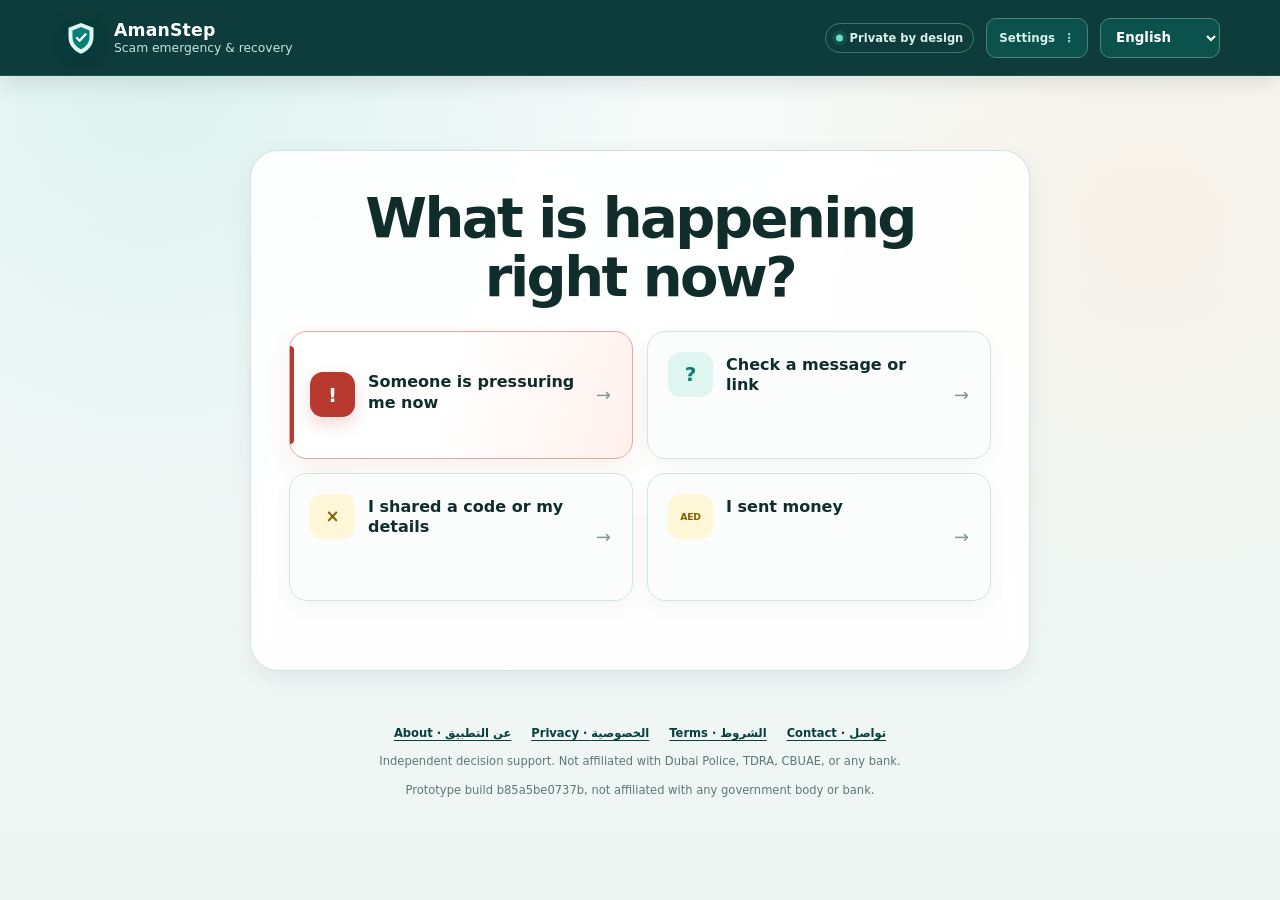
==== index.html @ 7bc3ee73 "build b85a5be0737b 2026-11-20" ====
<!doctype html>
<html lang="en">
  <head>
    <meta charset="utf-8" />
    <meta name="viewport" content="width=device-width, initial-scale=1" />
    <meta name="theme-color" content="#073b3a" />
    <meta name="description" content="The next safe action during a scam incident in the UAE" />
    <meta name="amanstep-runtime" content="static" />
    <meta name="referrer" content="no-referrer" />
    <meta http-equiv="Content-Security-Policy" content="default-src 'self'; style-src 'self'; script-src 'self' 'wasm-unsafe-eval'; img-src 'self' data:; connect-src 'self' https://huggingface.co https://*.huggingface.co https://*.hf.co https://*.xethub.hf.co https://raw.githubusercontent.com; object-src 'none'; base-uri 'none'; form-action 'self'" />
    <link rel="manifest" href="manifest.webmanifest" />
    <link rel="icon" href="icon.svg" type="image/svg+xml" />
    <link rel="stylesheet" href="styles.css?v=30" />
    <title>AmanStep — UAE Scam Emergency &amp; Recovery Agent</title>
  </head>
  <body>
    <a class="skip-link" href="#main-content" data-i18n="skipToContent">Skip to content</a>
    <header class="topbar">
      <a class="brand" href="./" aria-label="AmanStep home">
        <img src="icon.svg" alt="" width="42" height="42" />
        <div>
          <strong>AmanStep</strong>
          <span data-i18n="brandSubtitle">Scam emergency &amp; recovery</span>
        </div>
      </a>
      <div class="header-actions">
        <span class="privacy-chip" data-i18n="privateByDesign">Private by design</span>
        <details class="settings-menu">
          <summary data-i18n="settingsLabel">Settings</summary>
          <div class="settings-panel">
            <p id="private-ai-setting"><strong data-i18n="privateAILabel">Private AI:</strong> <span id="private-ai-status" role="status" aria-live="polite"></span></p>
          </div>
        </details>
        <label class="language">
          <span class="sr-only">Language</span>
          <select id="language" aria-label="Language">
            <option value="en">English</option>
            <option value="ar">العربية</option>
          </select>
        </label>
      </div>
    </header>

    <main id="main-content" tabindex="-1">
      <p id="guidance-status" class="guidance-status" role="status" aria-live="polite" hidden></p>
      <p id="connection-status" class="connection-status" role="status" aria-live="polite" hidden></p>
      <section id="home-view" class="home-view">
        <section id="resume-case" class="resume-case" aria-labelledby="resume-case-title" hidden>
          <div>
            <h2 id="resume-case-title" data-i18n="resumeTitle">Continue your safety plan</h2>
            <p data-i18n="resumeBody">A structured plan is saved on this device for up to four hours. The suspicious message is not saved.</p>
          </div>
          <button id="resume-case-button" type="button" class="primary" data-i18n="resumeAction">Continue plan</button>
        </section>
        <section class="journey-panel home-choice-panel" aria-labelledby="journey-heading">
          <h1 id="journey-heading" data-i18n="heroTitle">What is happening right now?</h1>
          <div class="journey-grid">
            <button class="journey-card urgent" data-situation="active_call" data-incident-type="unknown">
              <span class="journey-icon danger" aria-hidden="true">!</span>
              <span>
                <strong data-i18n="callTitle">Someone is pressuring me now</strong>
              </span>
              <span class="arrow" aria-hidden="true">→</span>
            </button>
            <button class="journey-card" data-situation="checking" data-incident-type="unknown">
              <span class="journey-icon calm" aria-hidden="true">?</span>
              <span>
                <strong data-i18n="checkingTitle">Check a message or link</strong>
              </span>
              <span class="arrow" aria-hidden="true">→</span>
            </button>
            <button class="journey-card" data-situation="shared_data" data-incident-type="credentials_or_otp">
              <span class="journey-icon warning" aria-hidden="true">×</span>
              <span>
                <strong data-i18n="sharedTitle">I shared a code or my details</strong>
              </span>
              <span class="arrow" aria-hidden="true">→</span>
            </button>
            <button class="journey-card" data-situation="money_sent" data-incident-type="bank_transfer">
              <span class="journey-icon warning money" aria-hidden="true">AED</span>
              <span>
                <strong data-i18n="moneyTitle">I sent money</strong>
              </span>
              <span class="arrow" aria-hidden="true">→</span>
            </button>
          </div>
          <p id="home-status" class="status" role="status" aria-live="polite"></p>
        </section>
      </section>

      <section id="case-view" class="case-view" hidden>
        <button id="back-home" class="text-button" data-i18n="startOver">← Start over</button>
        <div class="case-shell">
          <header class="case-header">
            <div>
              <p class="eyebrow" data-i18n="privateCase">Private, temporary case</p>
              <h1 data-i18n="caseTitle">Your safety plan</h1>
            </div>
            <span id="stage-badge" class="stage-badge"></span>
          </header>

          <ol id="case-progress" class="case-progress" data-i18n-aria-label="caseProgressLabel" aria-label="Case progress">
            <li data-case-step="0"><span>1</span><strong data-i18n="progressPause">Pause pressure</strong></li>
            <li data-case-step="1"><span>2</span><strong data-i18n="progressProtect">Protect access</strong></li>
            <li data-case-step="2"><span>3</span><strong data-i18n="progressRecover">Recover</strong></li>
            <li data-case-step="3"><span>4</span><strong data-i18n="progressFollow">Follow up</strong></li>
          </ol>

          <section id="next-action" class="next-action" aria-live="polite"></section>

          <section id="analysis-section" class="flow-section analysis-section" data-section="01" hidden>
            <div class="section-heading">
              <h2 data-i18n="checkHeading">Check the suspicious content</h2>
              <p data-i18n="checkPrivacy">Paste or share text. Links are parsed as text only and are never visited.</p>
            </div>
            <form id="analysis-form">
              <label for="message" data-i18n="messageLabel">Message or link</label>
              <textarea id="message" rows="7" maxlength="20000" required data-i18n-placeholder="messagePlaceholder" placeholder="Paste the full suspicious message"></textarea>
              <button type="submit" class="primary" data-i18n="analyseButton">Analyse without opening</button>
            </form>
            <div id="analysis-status" class="status" role="status" aria-live="polite"></div>
            <section id="action-feed" class="action-feed" aria-labelledby="action-feed-title" hidden></section>
            <div id="analysis-result" class="analysis-result" hidden></div>
          </section>

          <section id="ask-section" class="flow-section ask-section" aria-labelledby="ask-heading" hidden>
            <div class="section-heading">
              <h2 id="ask-heading" data-i18n="askHeading">Ask AmanStep</h2>
              <p data-i18n="askBody">Tell AmanStep what happened, in your own words. Nothing is sent until you see the exact text and tap Send.</p>
            </div>
            <div id="ask-panel" class="ask-panel" aria-live="polite"></div>
          </section>

          <section id="intake-section" class="flow-section intake-section" data-section="02" hidden>
            <div class="section-heading inline-heading">
              <div>
                <h2 data-i18n="intakeHeading">A few recovery details</h2>
                <p data-i18n="intakeBody">One question at a time. The urgent action above never waits for these details.</p>
              </div>
              <span id="intake-progress" class="progress-label"></span>
            </div>
            <div id="intake-question" class="intake-question" aria-live="polite"></div>
            <p id="intake-status" class="status" role="status" aria-live="polite"></p>
          </section>

          <section id="task-section" class="flow-section task-section" data-section="03">
            <div class="section-heading inline-heading">
              <div>
                <h2 data-i18n="planHeading">Your ordered plan</h2>
                <p data-i18n="planBody">Mark a step only after you actually complete it.</p>
              </div>
              <span id="task-progress" class="progress-label"></span>
            </div>
            <div id="task-list" class="task-list"></div>
          </section>

          <section id="directory-section" class="flow-section directory-section" data-section="04">
            <div class="section-heading">
              <h2 data-i18n="directoryHeading">Verify through a route independent of the message</h2>
              <p data-i18n="directoryBody">These routes were manually reviewed. Choose the organisation that actually applies to your case.</p>
            </div>
            <div id="directory-list" class="directory-list"></div>
          </section>

          <section id="change-section" class="flow-section change-section" data-section="05">
            <div class="section-heading">
              <h2 data-i18n="changedHeading">Did the situation change?</h2>
              <p data-i18n="changedBody">Tell AmanStep so the next action can change too.</p>
            </div>
            <div id="event-actions" class="event-actions"></div>
          </section>

          <section id="trusted-section" class="flow-section trusted-section" data-section="06">
            <div class="section-heading">
              <h2 data-i18n="trustedHeading">Trusted contact</h2>
              <p data-i18n="trustedBody">This is not monitoring. Your contact cannot read your messages or location. They receive only a status alert you explicitly send.</p>
            </div>
            <div id="trusted-owner-state" class="trusted-panel">
              <p data-i18n="coercionStop">If someone is forcing you to pair, stop here. You can remove either device without the other person’s permission.</p>
              <label class="consent-check"><input id="pairing-consent" type="checkbox" /> <span data-i18n="pairingConsent">I chose this person freely. No one is pressuring me to add them.</span></label>
              <button id="create-pairing" type="button" class="secondary" data-i18n="createPairing" disabled>Create a private pairing code</button>
              <p id="trusted-owner-status" class="status" role="status" aria-live="polite"></p>
            </div>
          </section>

          <section id="evidence-section" class="flow-section evidence-section" data-section="07" hidden>
            <div class="section-heading">
              <h2 data-i18n="evidenceHeading">Prepare a factual evidence draft</h2>
              <p data-i18n="evidenceBody">Do not enter passwords or security codes. Nothing is submitted automatically.</p>
            </div>
            <form id="evidence-form" class="evidence-form">
              <label><span data-i18n="amountLabel">Amount and currency</span><input id="evidence-amount" maxlength="80" placeholder="AED 500" /></label>
              <label><span data-i18n="referenceLabel">Transaction reference</span><input id="evidence-reference" maxlength="120" /></label>
              <label class="wide"><span data-i18n="summaryLabel">Brief factual summary</span><textarea id="evidence-summary" rows="4" maxlength="1000"></textarea></label>
              <button type="submit" class="secondary" data-i18n="downloadDraft">Create review draft</button>
            </form>
            <p id="evidence-status" class="status" role="status" aria-live="polite"></p>
            <div id="evidence-output" class="evidence-output" hidden>
              <article class="report-draft-card">
                <h3 data-i18n="bankDraftHeading">Bank fraud-dispute draft</h3>
                <pre id="bank-draft-preview" tabindex="0"></pre>
                <button id="copy-bank-draft" type="button" class="secondary small" data-i18n="copyBankDraft">Copy bank draft</button>
              </article>
              <article class="report-draft-card">
                <h3 data-i18n="ecrimeDraftHeading">eCrime-ready incident summary</h3>
                <pre id="ecrime-draft-preview" tabindex="0"></pre>
                <button id="copy-ecrime-draft" type="button" class="secondary small" data-i18n="copyEcrimeDraft">Copy eCrime summary</button>
              </article>
              <details class="full-evidence-pack">
                <summary data-i18n="fullEvidencePack">View full evidence JSON</summary>
                <pre id="evidence-preview" tabindex="0"></pre>
              </details>
              <div class="evidence-actions">
                <button id="copy-evidence" type="button" class="secondary" data-i18n="copyDraft">Copy draft</button>
                <a id="evidence-download-link" class="primary download-link" href="#" download data-i18n="downloadNow">Download JSON</a>
              </div>
            </div>
          </section>

          <section id="followup-section" class="flow-section followup-section" data-section="08" hidden>
            <div class="section-heading">
              <h2 data-i18n="followupHeading">Keep recovery moving</h2>
              <p data-i18n="followupBody">Choose only the reminders you want on this device.</p>
            </div>
            <div class="followup-controls">
              <button id="enable-followups" type="button" class="primary" data-i18n="enableFollowups">Enable local reminders</button>
              <button id="disable-followups" type="button" class="secondary" data-i18n="disableFollowups" hidden>Turn off and clear reminders</button>
            </div>
            <p class="followup-limit" data-i18n="followupLimit">System alerts work while the app is active. If the browser closes, overdue reminders appear the next time AmanStep opens. Reliable closed-app delivery still requires Web Push.</p>
            <p id="followup-status" class="status" role="status" aria-live="polite"></p>
            <div id="followup-list" class="followup-list"></div>
          </section>

          <div class="case-privacy">
            <strong data-i18n="casePrivacyTitle">What AmanStep stores for this prototype</strong>
            <p data-i18n="casePrivacyBody">Structured case tasks stay on this device for up to four hours; the raw message is never added. Optional follow-ups store only a closed reminder kind, task id and time until dismissed or turned off. Nothing is reported or sent automatically.</p>
          </div>
        </div>
      </section>

      <section id="emergency-view" class="emergency-view" aria-labelledby="emergency-sentence" hidden>
        <h1 id="emergency-sentence" data-i18n="emergencySentence">Say: “I’m ending this call. I will contact the organisation myself.”</h1>
        <div id="emergency-countdown" class="emergency-countdown" role="timer" aria-live="polite"><span id="emergency-count">3</span></div>
        <div class="emergency-actions">
          <button id="emergency-hang" type="button" data-i18n="emergencyHang">Hang up &amp; verify</button>
          <button id="emergency-bank" type="button" data-i18n="emergencyBank">Call my bank (card number route)</button>
          <button id="emergency-trusted" type="button" data-i18n="emergencyTrusted">Tell my trusted contact</button>
        </div>
      </section>

      <section id="trusted-contact-view" class="trusted-contact-view" hidden>
        <a href="./" class="text-button" data-i18n="backAmanStep">← Back to AmanStep</a>
        <div class="contact-shell">
          <p class="eyebrow" data-i18n="demoInbox">Trusted contact demo inbox</p>
          <h1 data-i18n="claimTitle">Accept a trusted-contact invitation</h1>
          <p data-i18n="claimBody">Enter the code your family member gave you. Claiming does not activate alerts until they confirm you again.</p>
          <form id="claim-form" class="claim-form">
            <label><span data-i18n="inviteLabel">8-character invite code</span><input id="invite-code" maxlength="8" autocomplete="off" required /></label>
            <label><span data-i18n="aliasLabel">How they identify you</span><input id="contact-alias" maxlength="40" placeholder="My daughter" required /></label>
            <label class="consent-check"><input id="contact-consent" type="checkbox" required /> <span data-i18n="contactConsent">I freely choose to accept. This does not let anyone monitor a phone, messages, or location.</span></label>
            <button type="submit" class="primary" data-i18n="acceptInvite">Accept invitation</button>
          </form>
          <p id="claim-status" class="status" role="status" aria-live="polite"></p>
          <div id="contact-inbox" hidden>
            <div class="inbox-heading">
              <h2 data-i18n="inboxHeading">Your private inbox</h2>
              <div class="trusted-actions">
                <button id="refresh-inbox" type="button" class="secondary small" data-i18n="refreshInbox">Refresh</button>
                <button id="remove-contact-device" type="button" class="secondary small" data-i18n="removeThisDevice">Remove this device and revoke access</button>
              </div>
            </div>
            <div id="inbox-alerts" class="inbox-alerts"></div>
          </div>
        </div>
      </section>
    </main>

    <footer class="site-footer">
      <nav class="footer-nav" aria-label="Trust and contact">
        <a href="about.html" data-i18n="aboutLink">About · عن التطبيق</a>
        <a href="privacy.html" data-i18n="privacyLink">Privacy · الخصوصية</a>
        <a href="terms.html" data-i18n="termsLink">Terms · الشروط</a>
        <a href="contact.html" data-i18n="contactLink">Contact · تواصل</a>
      </nav>
      <p data-i18n="footer">Independent decision support. Not affiliated with Dubai Police, TDRA, CBUAE, or any bank.</p>
      <p class="build-stamp">Prototype build b85a5be0737b, not affiliated with any government body or bank.</p>
    </footer>
    <template id="shared-payload"></template>
    <dialog id="money-dialog" class="choice-dialog">
      <form method="dialog">
        <button class="dialog-close" value="cancel" aria-label="Close">×</button>
        <h2 data-i18n="moneyDialogTitle">How did the money move?</h2>
        <p data-i18n="moneyDialogBody">This changes the first recovery action.</p>
        <button type="button" class="choice-button" data-payment-type="bank_transfer" data-i18n="bankTransferChoice">Bank transfer</button>
        <button type="button" class="choice-button" data-payment-type="card_payment" data-i18n="cardChoice">Card payment or card charged</button>
        <button type="button" class="choice-button" data-payment-type="crypto_transfer" data-i18n="cryptoChoice">Crypto transfer</button>
        <button type="button" class="choice-button" data-payment-type="gift_card" data-i18n="giftCardChoice">Gift card or voucher code</button>
      </form>
    </dialog>
    <dialog id="exposure-dialog" class="choice-dialog">
      <form method="dialog">
        <button class="dialog-close" value="cancel" aria-label="Close">×</button>
        <h2 data-i18n="exposureDialogTitle">What was exposed?</h2>
        <p data-i18n="exposureDialogBody">Choose the closest option so containment starts correctly.</p>
        <button type="button" class="choice-button" data-exposure-type="credentials_or_otp" data-intake-exposure="otp_or_code" data-i18n="credentialsChoice">Password, OTP, card detail, or UAE Pass approval</button>
        <button type="button" class="choice-button" data-exposure-type="credentials_or_otp" data-intake-exposure="app_approval" data-i18n="approvalChoice">I approved a bank-app or UAE Pass request</button>
        <button type="button" class="choice-button" data-exposure-type="apk_installed" data-intake-exposure="remote_access" data-i18n="remoteChoice">Screen share or remote access</button>
        <button type="button" class="choice-button" data-exposure-type="apk_installed" data-intake-exposure="unknown_app" data-i18n="appChoice">Unknown app or APK</button>
      </form>
    </dialog>
    <script src="runtime-policies.js" defer></script>
    <script src="engine/paths.js?v=1" defer></script>
    <script src="engine/bundle.js?v=3" defer></script>
    <script src="engine/risk.js?v=1" defer></script>
    <script src="engine/case.js?v=2" defer></script>
    <script src="engine/safety.js?v=1" defer></script>
    <script src="engine/agent.js?v=1" defer></script>
    <script src="engine/trace.js?v=1" defer></script>
    <script src="engine/action-feed.js?v=4" defer></script>
    <script src="engine/trust-map.js?v=1" defer></script>
    <script src="engine/intake.js?v=1" defer></script>
    <script src="engine/qwen.js?v=2" defer></script>
    <script src="engine/redact.js?v=1" defer></script>
    <script src="engine/ask.js?v=1" defer></script>
    <script src="engine/trusted-store.js?v=1" defer></script>
    <script src="engine/followups.js?v=1" defer></script>
    <script src="app.js?v=36" defer></script>
  </body>
</html>
---- styles.css ----
:root {
  color-scheme: light;
  font-family: Inter, "Noto Sans Arabic", ui-sans-serif, system-ui, -apple-system, BlinkMacSystemFont, "Segoe UI", sans-serif;
  --ink: #102d2b;
  --ink-soft: #284744;
  --muted: #607875;
  --deep: #063f3b;
  --deep-2: #08564f;
  --teal: #087f75;
  --teal-bright: #12a294;
  --mint: #dff6f0;
  --mint-soft: #f0faf7;
  --line: #d4e4e0;
  --line-strong: #aac8c2;
  --surface: #ffffff;
  --canvas: #edf5f3;
  --danger: #b83a2f;
  --danger-dark: #922a22;
  --danger-bg: #fff0ed;
  --warning: #856000;
  --warning-bg: #fff7d8;
  --blue: #25647b;
  --blue-bg: #eef8fb;
  --shadow-sm: 0 8px 24px rgba(6, 63, 59, .07);
  --shadow: 0 26px 70px rgba(6, 63, 59, .13);
  --radius-sm: 12px;
  --radius: 20px;
  --radius-lg: 28px;
}

* { box-sizing: border-box; }
html { scroll-behavior: smooth; }
[hidden] { display: none !important; }
body {
  margin: 0;
  min-height: 100vh;
  color: var(--ink);
  background:
    radial-gradient(circle at 12% 5%, rgba(104, 205, 188, .18), transparent 31rem),
    radial-gradient(circle at 90% 24%, rgba(255, 210, 169, .2), transparent 26rem),
    linear-gradient(180deg, #f7fbfa 0, var(--canvas) 58rem, #f7faf9 100%);
}
button, textarea, select, input { font: inherit; }
button { cursor: pointer; }
button:disabled { cursor: not-allowed; opacity: .58; box-shadow: none !important; transform: none !important; }
a { color: var(--teal); }
body.emergency-open { overflow: hidden; }
.emergency-view {
  position: fixed;
  z-index: 300;
  inset: 0;
  display: grid;
  align-content: center;
  justify-items: center;
  gap: 28px;
  padding: max(28px, env(safe-area-inset-top)) 22px max(28px, env(safe-area-inset-bottom));
  color: white;
  text-align: center;
  background: linear-gradient(155deg, #9f211b, #c53b30 55%, #8d1815);
}
.emergency-view h1 { max-width: 760px; margin: 0; font-size: 28px; line-height: 1.35; }
.emergency-countdown {
  width: 92px;
  height: 92px;
  display: grid;
  place-items: center;
  border: 7px solid rgba(255, 255, 255, .25);
  border-top-color: white;
  border-radius: 50%;
  font-size: 2rem;
  font-weight: 950;
}
.emergency-countdown.is-running { animation: emergency-ring 3s linear both; }
.emergency-actions { width: min(520px, 100%); display: grid; gap: 12px; }
.emergency-actions button {
  min-height: 58px;
  padding: 14px 18px;
  color: #67120f;
  background: white;
  border: 0;
  border-radius: 14px;
  box-shadow: 0 10px 28px rgba(62, 4, 2, .25);
  font-weight: 900;
}
.emergency-actions button:focus-visible { outline: 4px solid #ffe28d; outline-offset: 3px; }
@keyframes emergency-ring { to { transform: rotate(360deg); } }
@media (prefers-reduced-motion: reduce) { .emergency-countdown.is-running { animation: none; } }
.sr-only {
  position: absolute;
  width: 1px;
  height: 1px;
  padding: 0;
  margin: -1px;
  overflow: hidden;
  clip: rect(0, 0, 0, 0);
  white-space: nowrap;
  border: 0;
}
.skip-link {
  position: fixed;
  z-index: 100;
  inset-block-start: 10px;
  inset-inline-start: 10px;
  transform: translateY(-160%);
  padding: 10px 14px;
  color: white;
  background: var(--deep);
  border-radius: 9px;
  font-weight: 800;
  text-decoration: none;
}
.skip-link:focus { transform: translateY(0); }

.topbar {
  position: sticky;
  z-index: 20;
  top: 0;
  min-height: 76px;
  display: flex;
  align-items: center;
  justify-content: space-between;
  gap: 20px;
  padding: 13px max(22px, calc((100vw - 1160px) / 2));
  color: white;
  background: rgba(5, 53, 50, .96);
  border-bottom: 1px solid rgba(210, 247, 238, .12);
  box-shadow: 0 6px 24px rgba(4, 44, 41, .12);
  backdrop-filter: blur(16px);
}
.brand { display: flex; align-items: center; gap: 12px; color: white; text-decoration: none; }
.brand img { border-radius: 13px; box-shadow: 0 5px 15px rgba(0, 0, 0, .16); }
.brand div { display: grid; gap: 1px; }
.brand strong { font-size: 1.08rem; letter-spacing: .01em; }
.brand span { color: #c3e4de; font-size: .77rem; }
.header-actions { display: flex; align-items: center; gap: 12px; }
.privacy-chip {
  position: relative;
  padding: 7px 10px 7px 24px;
  border: 1px solid #3f7872;
  border-radius: 999px;
  color: #d7f0eb;
  font-size: .72rem;
  font-weight: 800;
}
.privacy-chip::before {
  content: "";
  position: absolute;
  inset-inline-start: 10px;
  top: 50%;
  width: 7px;
  height: 7px;
  transform: translateY(-50%);
  background: #68ddca;
  border-radius: 50%;
  box-shadow: 0 0 0 4px rgba(104, 221, 202, .1);
}
.settings-menu { position: relative; }
.settings-menu > summary { min-height: 40px; display: flex; align-items: center; padding: 0 12px; color: #d7f0eb; background: #0b514c; border: 1px solid #4f817d; border-radius: 10px; font-size: .74rem; font-weight: 800; list-style: none; cursor: pointer; }
.settings-menu > summary::-webkit-details-marker { display: none; }
.settings-menu > summary::after { content: "⋮"; margin-inline-start: 8px; color: #9fd5cc; }
.settings-panel { position: absolute; z-index: 40; top: calc(100% + 9px); inset-inline-end: 0; width: min(290px, calc(100vw - 24px)); padding: 14px 16px; color: var(--ink); background: white; border: 1px solid var(--line); border-radius: 13px; box-shadow: var(--shadow); }
.settings-panel p { margin: 0; font-size: .78rem; line-height: 1.5; }
.settings-panel strong { color: var(--deep); }
#private-ai-status { color: var(--muted); }
.language select {
  min-height: 40px;
  padding: 0 31px 0 11px;
  color: white;
  background: #0b514c;
  border: 1px solid #4f817d;
  border-radius: 10px;
  font-weight: 700;
}
[dir="rtl"] .language select { padding: 0 11px 0 31px; }

main { width: min(1160px, calc(100% - 32px)); margin: 0 auto; }
.guidance-status {
  margin: 18px 0 0;
  padding: 12px 15px;
  color: var(--warning);
  background: var(--warning-bg);
  border: 1px solid #dfc979;
  border-radius: var(--radius-sm);
  font-size: .82rem;
  font-weight: 800;
}
.connection-status {
  margin: 12px 0 0;
  padding: 12px 15px;
  color: #234f5c;
  background: var(--blue-bg);
  border: 1px solid #a8cad5;
  border-radius: var(--radius-sm);
  font-size: .82rem;
  font-weight: 800;
}
.home-view { padding: clamp(36px, 6vw, 74px) 0 42px; }
.resume-case {
  display: flex;
  align-items: center;
  justify-content: space-between;
  gap: 22px;
  margin: 0 0 28px;
  padding: 20px 22px;
  color: var(--deep);
  background: linear-gradient(135deg, #e6f8f4, #f7fcfb);
  border: 1px solid #a9d8cf;
  border-radius: 17px;
  box-shadow: var(--shadow-sm);
}
.resume-case[hidden] { display: none; }
.resume-case h2 { margin: 0 0 4px; font-size: 1.05rem; }
.resume-case p { margin: 0; color: var(--muted); font-size: .82rem; line-height: 1.5; }
.resume-case .primary { flex: 0 0 auto; }
.home-intro {
  display: grid;
  grid-template-columns: minmax(0, 1.08fr) minmax(340px, .82fr);
  align-items: center;
  gap: clamp(30px, 6vw, 78px);
  margin-bottom: clamp(34px, 6vw, 60px);
}
.hero { max-width: 690px; }
.eyebrow {
  margin: 0 0 9px;
  color: var(--teal);
  font-size: .72rem;
  font-weight: 900;
  letter-spacing: .15em;
  text-transform: uppercase;
}
.hero h1 {
  max-width: 690px;
  margin: 0 0 18px;
  font-size: clamp(2.75rem, 6vw, 5rem);
  line-height: .98;
  letter-spacing: -.055em;
}
[dir="rtl"] .hero h1 { letter-spacing: -.025em; line-height: 1.08; }
.hero > p:not(.eyebrow) {
  max-width: 620px;
  margin: 0;
  color: var(--muted);
  font-size: 1.06rem;
  line-height: 1.7;
}
.trust-row { display: flex; flex-wrap: wrap; gap: 8px; margin-top: 24px; }
.trust-row span {
  padding: 7px 10px;
  color: #365d58;
  background: rgba(255, 255, 255, .74);
  border: 1px solid #d9e8e4;
  border-radius: 999px;
  font-size: .7rem;
  font-weight: 800;
  box-shadow: 0 3px 10px rgba(6, 63, 59, .03);
}
.trust-row span::before { content: "✓"; margin-inline-end: 5px; color: var(--teal); }

.agent-preview {
  position: relative;
  overflow: hidden;
  padding: 24px;
  color: white;
  background:
    radial-gradient(circle at 92% 4%, rgba(66, 196, 177, .28), transparent 14rem),
    linear-gradient(145deg, #063f3b, #052f2d);
  border: 1px solid rgba(166, 235, 223, .18);
  border-radius: var(--radius-lg);
  box-shadow: var(--shadow);
}
.agent-preview::after {
  content: "";
  position: absolute;
  right: -42px;
  bottom: -80px;
  width: 190px;
  height: 190px;
  border: 1px solid rgba(187, 237, 228, .14);
  border-radius: 50%;
  box-shadow: 0 0 0 28px rgba(187, 237, 228, .035), 0 0 0 58px rgba(187, 237, 228, .025);
  pointer-events: none;
}
.agent-preview-head { position: relative; z-index: 1; display: flex; align-items: center; gap: 8px; color: #c7e8e2; font-size: .73rem; font-weight: 800; }
.live-dot { width: 8px; height: 8px; background: #69dfca; border-radius: 50%; box-shadow: 0 0 0 5px rgba(105, 223, 202, .1); }
.agent-tag { margin-inline-start: auto; padding: 5px 8px; color: #dff8f3; background: rgba(222, 248, 242, .09); border: 1px solid rgba(222, 248, 242, .14); border-radius: 999px; font-size: .63rem; }
.agent-preview ol { position: relative; z-index: 1; display: grid; gap: 0; margin: 21px 0 18px; padding: 0; list-style: none; }
.agent-preview li { position: relative; display: grid; grid-template-columns: 39px 1fr; gap: 12px; min-height: 68px; }
.agent-preview li:not(:last-child)::after { content: ""; position: absolute; inset-inline-start: 18px; top: 37px; width: 1px; height: 27px; background: #39736d; }
.agent-preview li > span { width: 37px; height: 37px; display: grid; place-items: center; color: #7ee1d0; background: rgba(126, 225, 208, .09); border: 1px solid #39736d; border-radius: 11px; font: 800 .67rem/1 ui-monospace, monospace; }
.agent-preview li div { display: grid; align-content: start; gap: 3px; padding-top: 1px; }
.agent-preview li strong { font-size: .92rem; }
.agent-preview li small { color: #a9cbc5; font-size: .74rem; line-height: 1.45; }
.agent-preview > p { position: relative; z-index: 1; margin: 0; padding-top: 15px; color: #b9d8d2; border-top: 1px solid rgba(185, 216, 210, .15); font-size: .72rem; font-weight: 750; }
.agent-preview > p span:first-child { display: inline-grid; place-items: center; width: 20px; height: 20px; margin-inline-end: 6px; color: var(--deep); background: #77dbc9; border-radius: 50%; }

.journey-panel { padding: clamp(22px, 4vw, 38px); background: rgba(255, 255, 255, .88); border: 1px solid rgba(205, 225, 220, .88); border-radius: var(--radius-lg); box-shadow: var(--shadow-sm); backdrop-filter: blur(12px); }
.home-choice-panel { width: min(780px, 100%); margin: 0 auto; }
.home-choice-panel > h1 { max-width: 680px; margin: 0 auto 24px; font-size: clamp(2rem, 5vw, 3.5rem); line-height: 1.05; letter-spacing: -.045em; text-align: center; }
[dir="rtl"] .home-choice-panel > h1 { letter-spacing: -.02em; line-height: 1.15; }
.journey-heading { display: flex; align-items: end; justify-content: space-between; gap: 28px; margin-bottom: 21px; }
.journey-heading h2 { margin: 0; font-size: clamp(1.55rem, 3vw, 2.2rem); letter-spacing: -.025em; }
.journey-heading > p { max-width: 350px; margin: 0; color: var(--muted); font-size: .82rem; line-height: 1.5; text-align: end; }
.journey-grid { display: grid; grid-template-columns: repeat(2, minmax(0, 1fr)); gap: 14px; }
.journey-card {
  position: relative;
  min-height: 128px;
  display: grid;
  grid-template-columns: 45px 1fr 16px;
  align-items: start;
  gap: 13px;
  padding: 20px;
  color: var(--ink);
  text-align: start;
  background: #fbfdfc;
  border: 1px solid var(--line);
  border-radius: 18px;
  box-shadow: 0 7px 20px rgba(6, 63, 59, .04);
  transition: transform .18s ease, box-shadow .18s ease, border-color .18s ease, background .18s ease;
}
.journey-card:hover { transform: translateY(-3px); border-color: #85b9b0; background: white; box-shadow: 0 16px 32px rgba(6, 63, 59, .1); }
.journey-card:active { transform: translateY(-1px); }
.journey-card.urgent {
  min-height: 128px;
  align-items: center;
  background: linear-gradient(105deg, #fff 45%, #fff1ed);
  border: 1px solid #e5a69f;
  box-shadow: 0 10px 27px rgba(184, 58, 47, .07);
}
.journey-card.urgent::after { content: ""; position: absolute; inset-block: 14px; inset-inline-start: 0; width: 4px; background: var(--danger); border-radius: 0 5px 5px 0; }
[dir="rtl"] .journey-card.urgent::after { border-radius: 5px 0 0 5px; }
.journey-card > span:nth-child(2) { min-width: 0; }
.journey-card strong { display: block; margin: 3px 0 7px; font-size: 1rem; line-height: 1.3; }
.journey-card small:not(.journey-kicker) { display: block; color: var(--muted); font-size: .78rem; line-height: 1.5; }
.journey-kicker { display: block; color: var(--teal); font-size: .61rem; font-weight: 900; letter-spacing: .1em; text-transform: uppercase; }
.urgent .journey-kicker { color: var(--danger); }
.journey-icon { width: 45px; height: 45px; display: grid; place-items: center; border-radius: 13px; font-weight: 900; }
.journey-icon.calm { color: var(--teal); background: var(--mint); font-size: 1.25rem; }
.journey-icon.danger { color: white; background: var(--danger); box-shadow: 0 7px 17px rgba(184, 58, 47, .2); font-size: 1.25rem; }
.journey-icon.warning { color: var(--warning); background: var(--warning-bg); font-size: 1.05rem; }
.journey-icon.money { font-size: .58rem; letter-spacing: -.03em; }
.arrow { align-self: center; color: #829692; font-size: 1.12rem; transition: transform .18s ease; }
.journey-card:hover .arrow { transform: translateX(3px); color: var(--teal); }
[dir="rtl"] .journey-card:hover .arrow { transform: rotate(180deg) translateX(3px); }
#home-status { margin: 13px 0 -4px; text-align: center; }
.status { min-height: 22px; color: var(--muted); font-size: .86rem; }
.boundary-note { max-width: 820px; display: flex; align-items: center; justify-content: center; gap: 12px; margin: 22px auto 0; color: var(--muted); font-size: .77rem; }
.boundary-icon { width: 42px; height: 42px; flex: 0 0 auto; display: grid; place-items: center; color: var(--danger); background: var(--danger-bg); border: 1px solid #f0c1bb; border-radius: 12px; font-size: .68rem; font-weight: 900; }
.boundary-note div { display: grid; gap: 2px; }
.boundary-note strong { color: var(--ink); }

.case-view { max-width: 1060px; margin: 0 auto; padding: 26px 0 50px; }
.text-button { min-height: 44px; padding: 9px 2px; color: var(--teal); background: none; border: 0; font-weight: 800; }
.case-shell { overflow: hidden; background: var(--surface); border: 1px solid var(--line); border-radius: var(--radius-lg); box-shadow: var(--shadow); }
.case-header { display: flex; align-items: center; justify-content: space-between; gap: 18px; padding: 26px clamp(22px, 5vw, 50px) 22px; background: linear-gradient(180deg, #fff, #fbfdfc); }
.case-header h1 { margin: 0; font-size: clamp(1.75rem, 4vw, 2.55rem); letter-spacing: -.03em; }
.stage-badge { position: relative; padding: 8px 12px 8px 27px; color: var(--deep); background: var(--mint); border: 1px solid #bde2da; border-radius: 999px; font-size: .74rem; font-weight: 900; white-space: nowrap; }
.stage-badge::before { content: ""; position: absolute; inset-inline-start: 11px; top: 50%; width: 7px; height: 7px; transform: translateY(-50%); background: var(--teal); border-radius: 50%; }
[dir="rtl"] .stage-badge { padding: 8px 27px 8px 12px; }
.stage-active, .stage-paid { color: var(--danger-dark); background: var(--danger-bg); border-color: #efc0ba; }
.stage-active::before, .stage-paid::before { background: var(--danger); }
.stage-compromised { color: var(--warning); background: var(--warning-bg); border-color: #ebda9f; }
.stage-compromised::before { background: var(--warning); }
.stage-closed { color: var(--muted); background: #edf2f1; border-color: #d6e0de; }
.stage-closed::before { background: var(--muted); }

.case-progress { display: grid; grid-template-columns: repeat(4, 1fr); margin: 0; padding: 0 clamp(22px, 5vw, 50px) 24px; background: #fbfdfc; border-bottom: 1px solid var(--line); list-style: none; }
.case-progress li { position: relative; display: flex; align-items: center; gap: 8px; color: #849895; font-size: .68rem; font-weight: 800; }
.case-progress li:not(:last-child)::after { content: ""; position: absolute; z-index: 0; inset-inline-start: 28px; inset-inline-end: 4px; top: 12px; height: 1px; background: #d5e1df; }
.case-progress li > span { position: relative; z-index: 1; width: 25px; height: 25px; flex: 0 0 auto; display: grid; place-items: center; background: #f0f4f3; border: 1px solid #d5e1df; border-radius: 50%; font-size: .62rem; }
.case-progress li > strong { position: relative; z-index: 1; padding-inline-end: 7px; background: #fbfdfc; }
.case-progress li.is-current { color: var(--teal); }
.case-progress li.is-current > span { color: white; background: var(--teal); border-color: var(--teal); box-shadow: 0 0 0 4px rgba(8, 127, 117, .1); }
.case-progress li.is-complete { color: var(--deep); }
.case-progress li.is-complete > span { color: var(--deep); background: var(--mint); border-color: #9fd2c8; }
.case-progress li.is-complete:not(:last-child)::after { background: #88c5ba; }

.next-action { position: relative; overflow: hidden; padding: clamp(30px, 5vw, 54px) clamp(28px, 7vw, 72px); color: white; background: linear-gradient(115deg, var(--deep), #086158); }
.next-action::after { content: ""; position: absolute; right: -95px; top: -125px; width: 310px; height: 310px; border: 1px solid rgba(202, 242, 234, .14); border-radius: 50%; box-shadow: 0 0 0 46px rgba(202, 242, 234, .035), 0 0 0 90px rgba(202, 242, 234, .025); pointer-events: none; }
[dir="rtl"] .next-action::after { right: auto; left: -95px; }
.next-action > * { position: relative; z-index: 1; }
.next-label { margin: 0 0 10px; color: #91e5d6; font-size: .7rem; font-weight: 900; letter-spacing: .14em; text-transform: uppercase; }
.next-action h2 { max-width: 760px; margin: 0 0 10px; font-size: clamp(1.75rem, 4vw, 2.85rem); line-height: 1.08; letter-spacing: -.035em; }
.next-action > p:not(.next-label) { max-width: 720px; margin: 0 0 22px; color: #d2eae6; line-height: 1.65; }
.next-action .primary { color: var(--deep); background: white; border-color: white; box-shadow: 0 8px 18px rgba(0, 0, 0, .13); }
.next-action .primary:hover { color: #022b28; background: #e9fbf7; }
.decision-trace { max-width: 720px; margin-top: 20px; color: #d2ebe7; }
.decision-trace summary { width: fit-content; color: #bfe8e0; font-size: .8rem; font-weight: 800; cursor: pointer; }
.decision-trace p { margin: 9px 0 4px !important; color: #d2ebe7 !important; font-size: .82rem; line-height: 1.55; }
.decision-trace small { color: #aee3d9; font-size: .72rem; }
.decision-trace-grid { display: grid; grid-template-columns: repeat(2, minmax(0, 1fr)); gap: 8px; margin-top: 13px; }
.trace-panel { min-width: 0; padding: 13px; background: rgba(212, 247, 240, .07); border: 1px solid rgba(195, 237, 229, .15); border-radius: 11px; }
.trace-panel h3 { margin: 0 0 10px; color: white; font-size: .76rem; }
.trace-panel p { margin: 0 !important; font-size: .75rem !important; }
.trace-facts { display: flex; flex-wrap: wrap; gap: 6px; }
.trace-fact { min-width: 120px; display: grid; gap: 2px; padding: 7px 8px; color: #e8f8f5; background: rgba(3, 37, 35, .32); border-radius: 7px; font-size: .72rem; }
.trace-fact small { color: #8fd5c9; font-size: .61rem; font-weight: 800; }
.trace-codes { display: flex; flex-wrap: wrap; gap: 5px; margin-top: 8px; }
.trace-codes code, .trace-policy-rule { width: fit-content; max-width: 100%; padding: 4px 6px; color: #dff8f3; background: rgba(3, 37, 35, .48); border-radius: 5px; font-size: .65rem; overflow-wrap: anywhere; }
.trace-empty { display: block; color: #b8dbd5; font-size: .7rem; line-height: 1.45; }
.trace-panel dl { display: grid; gap: 5px; margin: 9px 0 0; }
.trace-panel dl div { display: grid; grid-template-columns: 88px minmax(0, 1fr); gap: 7px; font-size: .66rem; }
.trace-panel dt { color: #8fd5c9; }
.trace-panel dd { margin: 0; color: #e5f7f3; overflow-wrap: anywhere; }
.trace-source { display: grid; gap: 3px; padding: 8px; color: #e5f7f3; background: rgba(3, 37, 35, .32); border-radius: 7px; text-decoration: none; }
.trace-source + .trace-source { margin-top: 6px; }
.trace-source strong { font-size: .72rem; }
.trace-source span { color: #8fd5c9; font-size: .64rem; }
.trace-source:hover { color: white; background: rgba(3, 37, 35, .5); }
.agent-policy-trace { display: grid; grid-template-columns: repeat(3, minmax(0, 1fr)); gap: 7px; margin: 13px 0 9px; padding: 12px; background: rgba(212, 247, 240, .07); border: 1px solid rgba(195, 237, 229, .15); border-radius: 11px; }
.agent-policy-trace > strong { grid-column: 1 / -1; color: white; font-size: .73rem; }
.agent-policy-trace > span { min-width: 0; display: grid; gap: 3px; color: #e5f7f3; font-size: .7rem; overflow-wrap: anywhere; }
.agent-policy-trace code { width: fit-content; max-width: 100%; padding: 3px 5px; color: #dff8f3; background: rgba(3, 37, 35, .48); border-radius: 5px; font-size: .65rem; overflow-wrap: anywhere; }
.all-done { margin: 0 !important; color: white !important; font-size: 1.2rem; font-weight: 800; }

.flow-section { position: relative; padding: clamp(32px, 5vw, 52px); border-bottom: 1px solid var(--line); }
.flow-section::before { content: attr(data-section); position: absolute; top: clamp(32px, 5vw, 52px); inset-inline-end: clamp(22px, 5vw, 50px); color: #b7c9c6; font: 800 .68rem/1 ui-monospace, SFMono-Regular, Menlo, monospace; letter-spacing: .08em; }
.flow-section:nth-of-type(even) { background: #fcfefd; }
.section-heading { max-width: 780px; margin-bottom: 22px; padding-inline-end: 42px; }
.section-heading h2 { margin: 0 0 7px; font-size: clamp(1.25rem, 2.4vw, 1.55rem); letter-spacing: -.018em; }
.section-heading p { margin: 0; color: var(--muted); line-height: 1.6; }
.inline-heading { max-width: none; display: flex; align-items: flex-start; justify-content: space-between; gap: 18px; }
.progress-label { padding: 7px 10px; color: var(--teal); background: var(--mint); border: 1px solid #bee1da; border-radius: 999px; font-size: .71rem; font-weight: 850; white-space: nowrap; }

form { display: grid; gap: 12px; }
label { display: grid; gap: 7px; color: var(--ink-soft); font-size: .84rem; font-weight: 800; }
textarea, input { width: 100%; padding: 14px 15px; color: var(--ink); background: white; border: 1px solid #abc2be; border-radius: var(--radius-sm); line-height: 1.5; transition: border-color .15s ease, box-shadow .15s ease; }
textarea { resize: vertical; }
textarea:hover, input:hover { border-color: #82aaa4; }
textarea:focus, input:focus, select:focus, button:focus-visible, a:focus-visible, summary:focus-visible { outline: 3px solid #71dbcf; outline-offset: 3px; }
.primary, .secondary { min-height: 46px; display: inline-flex; align-items: center; justify-content: center; padding: 10px 18px; border-radius: 11px; font-weight: 850; transition: transform .15s ease, background .15s ease, border-color .15s ease, box-shadow .15s ease; }
.primary { color: white; background: var(--teal); border: 1px solid var(--teal); }
.primary:hover { background: #066d65; border-color: #066d65; box-shadow: 0 7px 16px rgba(8, 127, 117, .16); }
.secondary { color: var(--deep); background: white; border: 1px solid #9bb9b4; }
.secondary:hover { background: var(--mint-soft); border-color: var(--teal); }
.primary:active, .secondary:active { transform: translateY(1px); }
.small { min-height: 39px; padding: 7px 11px; font-size: .76rem; }

.analysis-section { background: linear-gradient(180deg, #f9fdfc, #fff); }
.analysis-section form { max-width: 780px; }
.analysis-section form .primary { justify-self: start; }
.action-feed { max-width: 830px; margin-top: 24px; padding: clamp(20px, 4vw, 30px); color: white; background: linear-gradient(145deg, #063f3b, #052f2d); border: 1px solid #1d6962; border-radius: 20px; box-shadow: 0 18px 42px rgba(4, 45, 42, .19); scroll-margin-top: 90px; }
.feed-heading { display: flex; align-items: center; gap: 10px; padding-bottom: 16px; border-bottom: 1px solid rgba(205, 241, 234, .16); }
.feed-heading h3 { margin: 0; font-size: clamp(1.15rem, 3vw, 1.5rem); }
.feed-list { position: relative; display: grid; gap: 0; margin: 0; padding: 8px 0 0; list-style: none; }
.feed-list::before { content: ""; position: absolute; inset-block: 31px 38px; inset-inline-start: 15px; width: 2px; background: rgba(134, 220, 204, .23); }
.feed-item { position: relative; display: grid; grid-template-columns: 32px minmax(0, 1fr); gap: 12px; padding: 14px 0; opacity: 0; transform: translateY(8px); transition: opacity .22s ease, transform .22s ease; }
.feed-item.is-visible { opacity: 1; transform: translateY(0); }
.feed-status { position: relative; z-index: 1; width: 32px; height: 32px; display: grid; place-items: center; color: #063f3b; background: #7ee1d0; border: 3px solid #083d39; border-radius: 50%; font-size: .8rem; font-weight: 950; }
.feed-next .feed-status { color: white; background: var(--danger); }
.feed-setup .feed-status { color: #f0d67e; background: #213f3c; border-color: #315b56; }
.feed-alert .feed-status { color: white; background: var(--danger); border-color: var(--danger); font-weight: 800; }
.feed-alert .feed-content > strong { color: #ffd9d4; }
.feed-note { opacity: .8; font-size: .85em; }
.feed-content { min-width: 0; display: grid; gap: 7px; padding-top: 5px; }
.feed-content > strong { color: white; font-size: .93rem; line-height: 1.45; }
.feed-source { width: fit-content; color: #91e5d6; font-size: .76rem; font-weight: 800; text-underline-offset: 3px; }
.feed-content details { color: #b9d9d3; font-size: .75rem; }
.feed-content summary { width: fit-content; color: #b9d9d3; cursor: pointer; }
.feed-content details p { max-width: 650px; margin: 7px 0 0; color: #cfe8e3; line-height: 1.55; overflow-wrap: anywhere; }
.feed-action { width: fit-content; max-width: 100%; margin-top: 4px; text-align: start; line-height: 1.35; }
.feed-next .feed-action { min-height: 52px; color: var(--deep); background: white; border-color: white; }
.feed-next .feed-action:hover { color: var(--deep); background: #e9fbf7; border-color: #e9fbf7; }
.analysis-result { max-width: 830px; margin-top: 24px; padding: 22px; background: white; border: 1px solid var(--line); border-radius: 17px; box-shadow: var(--shadow-sm); }
.risk-header { display: flex; align-items: center; gap: 11px; flex-wrap: wrap; }
.risk-header h2 { margin: 0; font-size: 1.17rem; }
.risk-badge { padding: 6px 10px; border-radius: 999px; font-size: .71rem; font-weight: 900; }
.risk-badge.high_concern { color: var(--danger); background: var(--danger-bg); }
.risk-badge.caution { color: var(--warning); background: var(--warning-bg); }
.risk-badge.insufficient_evidence { color: var(--muted); background: #edf2f1; }
.analysis-result > h3 { margin: 23px 0 9px; font-size: .93rem; }
.analysis-result ol { padding-inline-start: 22px; line-height: 1.6; }
.reason, .source-card { display: grid; gap: 5px; padding: 14px 15px; background: #f8fcfb; border: 1px solid var(--line); border-radius: 11px; }
.reason + .reason, .source-card + .source-card { margin-top: 8px; }
.reason code { color: var(--teal); font-size: .68rem; font-weight: 900; }
.reason span, .source-card span { color: var(--muted); font-size: .77rem; }
.reason.model-reason { background: #f2f8fb; border-color: #bed8e1; }
.reason.model-reason code { color: var(--blue); }
.safety-merge-notice { display: grid; gap: 3px; margin-top: 14px; padding: 12px 14px; color: #174f66; background: #edf7fb; border: 1px solid #b8dbe8; border-radius: 11px; }
.safety-merge-notice strong { font-size: .78rem; }
.safety-merge-notice span { font-size: .75rem; line-height: 1.45; }
.source-card a { font-weight: 800; }
.disclaimer { padding-top: 16px; border-top: 1px solid var(--line); color: var(--muted); font-size: .79rem; line-height: 1.55; }
.directory-list { display: grid; grid-template-columns: 1fr 1fr; gap: 11px; }
.directory-card { padding: 18px; background: #fbfdfc; border: 1px solid var(--line); border-radius: 15px; }
.directory-card:first-child { background: linear-gradient(145deg, #f5fcfa, #fff); border-color: #afd3cc; }
.directory-top { display: flex; justify-content: space-between; gap: 10px; color: var(--muted); font-size: .66rem; text-transform: uppercase; }
.directory-top span { color: var(--teal); font-weight: 900; letter-spacing: .06em; }
.directory-card h3 { margin: 10px 0 7px; font-size: 1rem; }
.directory-card p { margin: 6px 0; color: var(--muted); font-size: .82rem; line-height: 1.52; }
.directory-card p strong { color: var(--ink); }
.directory-card > small { display: block; margin-top: 11px; color: var(--muted); font-size: .66rem; }
.directory-actions { display: flex; flex-wrap: wrap; gap: 7px; margin-top: 13px; }
.directory-actions a, .directory-actions button { text-decoration: none; }
.more-routes { grid-column: 1 / -1; margin-top: 2px; }
.more-routes summary { padding: 14px 15px; color: var(--teal); background: var(--mint-soft); border: 1px solid var(--line); border-radius: 11px; font-weight: 850; cursor: pointer; }
.directory-list.nested { margin-top: 10px; }

.intake-section { background: linear-gradient(180deg, #f3fbf9, #fff) !important; }
.intake-question { min-height: 112px; padding: 20px; background: #fff; border: 1px solid #cce2de; border-radius: 16px; box-shadow: 0 5px 16px rgba(6, 63, 59, .035); }
.intake-question h3 { max-width: 700px; margin: 0 0 14px; font-size: 1.05rem; line-height: 1.45; }
.intake-options { display: grid; grid-template-columns: repeat(2, minmax(0, 1fr)); gap: 9px; }
.intake-option { min-height: 50px; padding: 11px 13px; color: var(--ink); text-align: start; background: #f9fcfb; border: 1px solid #a7c9c3; border-radius: 11px; font-weight: 800; line-height: 1.35; }
.intake-option:hover, .intake-option:focus-visible { color: var(--teal); background: var(--mint); border-color: var(--teal); }
.intake-option.is-suggested { border-color: var(--blue); box-shadow: inset 0 0 0 1px var(--blue); }
.intake-option small { display: block; margin-top: 4px; color: var(--blue); font-size: .65rem; }
.model-suggestion-note { color: var(--blue); font-size: .7rem; font-weight: 750; }
#intake-text-form { display: grid; grid-template-columns: minmax(0, 1fr) auto auto; gap: 9px; align-items: center; }
#intake-text-form input { width: 100%; min-height: 46px; padding: 10px 12px; color: var(--ink); background: #fff; border: 1px solid #9dbbb6; border-radius: 10px; font: inherit; }
.intake-complete { display: flex; align-items: center; min-height: 70px; margin: 0; color: var(--teal); font-weight: 850; }

.task-list { position: relative; display: grid; gap: 11px; }
.task-list::before { content: ""; position: absolute; inset-block: 26px; inset-inline-start: 20px; width: 2px; background: #dbe8e5; }
.task { position: relative; display: grid; grid-template-columns: 40px 1fr auto; gap: 15px; align-items: start; padding: 18px; background: #fff; border: 1px solid var(--line); border-radius: 16px; box-shadow: 0 5px 16px rgba(6, 63, 59, .035); }
.task.is-complete { opacity: .72; background: #f5f9f8; }
.task-number { position: relative; z-index: 1; width: 36px; height: 36px; display: grid; place-items: center; color: var(--teal); background: var(--mint); border: 1px solid #b4ddd5; border-radius: 50%; font-size: .82rem; font-weight: 900; }
.task-meta { color: var(--danger); font-size: .63rem; font-weight: 900; letter-spacing: .09em; text-transform: uppercase; }
.task h3 { margin: 4px 0 5px; font-size: 1rem; }
.task p { margin: 0; color: var(--muted); line-height: 1.55; }
.task a { display: inline-block; margin-top: 9px; font-size: .8rem; font-weight: 800; }
.complete-label { padding-top: 9px; color: var(--teal); font-size: .73rem; font-weight: 850; }

.change-section { background: linear-gradient(180deg, #fffcf5, #fff) !important; }
.event-actions { display: flex; flex-wrap: wrap; gap: 9px; }
.event-button { min-height: 44px; padding: 10px 14px; color: var(--ink-soft); background: white; border: 1px solid #c8b98d; border-radius: 11px; font-weight: 760; }
.event-button:hover { color: var(--warning); background: var(--warning-bg); border-color: #b99b47; }
.trusted-section { background: linear-gradient(180deg, var(--blue-bg), #fff) !important; }
.trusted-panel { padding: 19px; background: rgba(255, 255, 255, .8); border: 1px solid #c6dde5; border-radius: 16px; }
.trusted-panel > p { margin: 10px 0; color: var(--muted); line-height: 1.55; }
.pairing-code { display: flex; align-items: center; justify-content: space-between; gap: 14px; padding: 15px; background: white; border: 1px dashed #78a6b6; border-radius: 11px; }
.pairing-code span { color: var(--muted); font-size: .78rem; }
.pairing-code strong { font: 900 1.35rem/1 ui-monospace, SFMono-Regular, Menlo, monospace; letter-spacing: .13em; }
.trusted-actions { display: flex; flex-wrap: wrap; gap: 8px; }
.trusted-actions a { text-decoration: none; }
.consent-check { display: flex; align-items: flex-start; gap: 10px; min-height: 48px; margin: 12px 0; padding: 8px 0; color: var(--ink); line-height: 1.45; cursor: pointer; }
.consent-check input { flex: 0 0 auto; width: 22px; height: 22px; margin-top: 1px; accent-color: var(--teal); }
.consent-check span { max-width: 60ch; }
.consent-active { color: var(--teal) !important; font-weight: 850; }

.evidence-form { grid-template-columns: 1fr 1fr; }
.evidence-form .wide, .evidence-form button { grid-column: 1 / -1; }
.download-link { width: fit-content; text-decoration: none; }
.evidence-output { display: grid; gap: 10px; }
.evidence-output pre { max-height: 270px; overflow: auto; margin: 0; padding: 15px; color: #d7f5ef; background: #092f2e; border-radius: 11px; font: .74rem/1.55 ui-monospace, SFMono-Regular, Menlo, Consolas, monospace; white-space: pre-wrap; overflow-wrap: anywhere; }
.report-draft-card { display: grid; gap: 10px; padding: 16px; background: #fff; border: 1px solid var(--line); border-radius: 14px; }
.report-draft-card h3 { margin: 0; font-size: 1rem; }
.report-draft-card .secondary { justify-self: start; }
.full-evidence-pack { padding: 12px; background: #f7faf9; border: 1px solid var(--line); border-radius: 12px; }
.full-evidence-pack summary { min-height: 44px; padding: 10px 2px; cursor: pointer; font-weight: 800; }
.full-evidence-pack[open] summary { margin-bottom: 8px; }
.evidence-actions { display: flex; flex-wrap: wrap; gap: 8px; }
.followup-section { background: #f8fbfa; }
.followup-controls { display: flex; flex-wrap: wrap; gap: 10px; }
.followup-limit { max-width: 820px; padding: 12px 14px; color: #496562; background: #eef7f5; border-inline-start: 4px solid var(--teal); border-radius: 8px; font-size: .84rem; line-height: 1.55; }
.followup-list { display: grid; gap: 10px; }
.followup-card { display: flex; align-items: center; justify-content: space-between; gap: 18px; padding: 16px; background: #fff; border: 1px solid var(--line); border-radius: 14px; }
.followup-card div { display: grid; gap: 5px; }
.followup-card span { color: #58706e; font-size: .82rem; }
.followup-card.is-due { border-color: #d08334; background: #fff8ee; }
.followup-card.is-due span { color: #8a4d14; font-weight: 800; }
.case-privacy { padding: 23px clamp(22px, 5vw, 50px); color: #496562; background: #eaf6f3; border-top: 1px solid #cfe4df; font-size: .78rem; }
.case-privacy p { margin: 4px 0 0; line-height: 1.55; }

.choice-dialog { width: min(510px, calc(100% - 28px)); padding: 0; color: var(--ink); background: white; border: 0; border-radius: 21px; box-shadow: var(--shadow); }
.choice-dialog::backdrop { background: rgba(4, 34, 33, .66); backdrop-filter: blur(4px); }
.choice-dialog form { position: relative; padding: 30px; }
.choice-dialog h2 { margin: 0 34px 6px 0; font-size: 1.5rem; letter-spacing: -.02em; }
[dir="rtl"] .choice-dialog h2 { margin: 0 0 6px 34px; }
.choice-dialog p { margin: 0 0 17px; color: var(--muted); }
.dialog-close { position: absolute; top: 15px; inset-inline-end: 15px; width: 36px; height: 36px; color: var(--muted); background: #eef5f3; border: 0; border-radius: 50%; font-size: 1.2rem; }
.choice-button { min-height: 52px; padding: 12px 14px; color: var(--ink); text-align: start; background: white; border: 1px solid #a7c2be; border-radius: 11px; font-weight: 800; }
.choice-button:hover { background: var(--mint); border-color: var(--teal); }

.trusted-contact-view { width: min(720px, 100%); margin: 36px auto 54px; }
.contact-shell { padding: clamp(25px, 6vw, 50px); background: white; border: 1px solid var(--line); border-radius: 23px; box-shadow: var(--shadow); }
.contact-shell > h1 { margin: 4px 0 11px; font-size: clamp(1.9rem, 5vw, 3rem); line-height: 1.08; letter-spacing: -.035em; }
.contact-shell > p:not(.eyebrow) { color: var(--muted); line-height: 1.65; }
.claim-form { margin-top: 25px; }
.inbox-heading { display: flex; align-items: center; justify-content: space-between; gap: 14px; margin-top: 27px; }
.inbox-heading h2 { margin: 0; }
.inbox-alerts { display: grid; gap: 10px; margin-top: 13px; }
.trusted-alert { padding: 17px; background: var(--mint); border: 1px solid #abd5ce; border-radius: 13px; }
.trusted-alert > div { display: flex; justify-content: space-between; gap: 12px; }
.trusted-alert > div strong { text-transform: capitalize; }
.trusted-alert span, .trusted-alert small { color: var(--muted); font-size: .69rem; }
.trusted-alert p { margin: 10px 0; line-height: 1.55; }
.empty-inbox { color: var(--muted); }

footer { width: min(1060px, calc(100% - 32px)); margin: 12px auto 36px; color: var(--muted); font-size: .72rem; line-height: 1.5; text-align: center; }
.footer-nav, .legal-footer nav { display: flex; flex-wrap: wrap; justify-content: center; gap: 8px 20px; margin-bottom: 10px; }
.footer-nav a, .legal-footer a { color: var(--deep); font-weight: 800; text-decoration-thickness: 1px; text-underline-offset: 3px; }
.footer-nav a:hover, .legal-footer a:hover { color: var(--teal); }

.legal-topbar { position: static; }
.legal-topbar .brand { color: inherit; text-decoration: none; }
.legal-page { display: grid; gap: 20px; width: min(880px, calc(100% - 32px)); margin: 42px auto 30px; }
.legal-page.compact-legal { width: min(760px, calc(100% - 32px)); }
.legal-hero { padding: clamp(26px, 6vw, 52px); color: white; background: linear-gradient(135deg, var(--deep), #0b5d58); border-radius: 25px; box-shadow: var(--shadow); }
.legal-hero .eyebrow { color: #b7ece3; }
.legal-hero h1 { margin: 7px 0 12px; font-size: clamp(2.25rem, 7vw, 4.2rem); line-height: 1; letter-spacing: -.045em; }
.legal-hero > p:last-child { max-width: 700px; margin: 0; color: #e0f4f0; font-size: 1rem; line-height: 1.7; }
.legal-card { padding: clamp(25px, 5vw, 46px); background: white; border: 1px solid var(--line); border-radius: 21px; box-shadow: 0 15px 38px rgba(15, 57, 54, .08); }
.legal-card h2 { margin: 27px 0 8px; color: var(--deep); font-size: 1.17rem; }
.legal-card h2:first-child { margin-top: 0; }
.legal-card p, .legal-card li { color: #3c5b58; line-height: 1.75; }
.legal-card ul { padding-inline-start: 24px; }
.legal-card li + li { margin-top: 8px; }
.arabic-copy { font-family: Tahoma, Arial, sans-serif; }
.contact-card { text-align: center; }
.contact-link { display: inline-flex; min-height: 48px; align-items: center; padding: 10px 17px; color: var(--deep); background: var(--mint); border: 1px solid #a8d7cf; border-radius: 12px; font-weight: 900; text-decoration: none; }
.contact-link:hover { border-color: var(--teal); }
.legal-footer { padding-top: 12px; border-top: 1px solid var(--line); }
[dir="rtl"] .arrow { transform: rotate(180deg); }

@media (max-width: 900px) {
  .home-intro { grid-template-columns: 1fr; gap: 34px; }
  .hero { max-width: 780px; }
  .agent-preview { width: min(620px, 100%); }
  .journey-grid { grid-template-columns: 1fr; }
  .journey-card, .journey-card.urgent { min-height: 116px; grid-column: 1; align-items: center; }
}

@media (max-width: 720px) {
  .privacy-chip { display: none; }
  main { width: min(100% - 20px, 1160px); }
  .home-view { padding-top: 32px; }
  .resume-case { align-items: stretch; flex-direction: column; }
  .hero h1 { font-size: clamp(2.55rem, 13vw, 4rem); }
  .agent-preview { display: none; }
  .journey-panel { padding: 20px 14px 14px; border-radius: 22px; }
  .journey-heading { display: grid; gap: 10px; padding: 0 6px; }
  .journey-heading > p { text-align: start; }
  .journey-card { padding: 17px; }
  .boundary-note { align-items: flex-start; padding: 0 8px; }
  .case-view { padding-top: 18px; }
  .case-shell { border-radius: 20px; }
  .case-header { align-items: flex-start; flex-direction: column; gap: 13px; }
  .case-progress { grid-template-columns: repeat(4, minmax(55px, 1fr)); overflow-x: auto; padding-bottom: 20px; }
  .case-progress li { display: grid; justify-items: start; gap: 6px; min-width: 65px; }
  .case-progress li:not(:last-child)::after { inset-inline-start: 27px; inset-inline-end: -1px; }
  .case-progress li > strong { padding-inline-end: 5px; font-size: .62rem; }
  .next-action { padding: 30px 23px 33px; }
  .next-action h2 { font-size: clamp(1.7rem, 8vw, 2.3rem); }
  .next-action .primary { width: 100%; }
  .agent-policy-trace { grid-template-columns: 1fr; }
  .agent-policy-trace > strong { grid-column: 1; }
  .decision-trace-grid { grid-template-columns: 1fr; }
  .flow-section { padding: 34px 22px; }
  .flow-section::before { top: 36px; inset-inline-end: 22px; }
  .inline-heading { display: grid; }
  .task { grid-template-columns: 36px 1fr; padding: 16px; }
  .task > .secondary, .task > .complete-label { grid-column: 2; justify-self: start; }
  .task-list::before { inset-inline-start: 18px; }
  .evidence-form, .directory-list { grid-template-columns: 1fr; }
  .evidence-form .wide, .evidence-form button { grid-column: 1; }
  .followup-card { align-items: stretch; flex-direction: column; }
  .followup-card .secondary { width: 100%; }
  .analysis-section form .primary { width: 100%; }
  .feed-action { width: 100%; }
  .intake-options { grid-template-columns: 1fr; }
  #intake-text-form { grid-template-columns: 1fr; }
  #intake-text-form .primary, #intake-text-form .secondary { width: 100%; }
  .legal-page { width: min(100% - 20px, 880px); margin-top: 20px; }
  .legal-hero, .legal-card { border-radius: 18px; }
  .legal-card { padding: 24px 21px; }
  .footer-nav, .legal-footer nav { gap: 10px 16px; }
}

@media (max-width: 460px) {
  .topbar { min-height: 66px; gap: 8px; padding: 11px 12px; }
  .brand { gap: 8px; min-width: 0; }
  .brand img { width: 36px; height: 36px; }
  .header-actions { gap: 6px; min-width: 0; }
  .privacy-chip { display: none; }
  .settings-menu > summary { min-height: 38px; padding: 0 9px; }
  .language select { padding: 0 24px 0 8px; }
  [dir="rtl"] .language select { padding: 0 8px 0 24px; }
  .brand span { display: none; }
  .brand strong { font-size: 1rem; }
  .language select { max-width: 104px; min-height: 38px; }
  .home-intro { margin-bottom: 29px; }
  .hero h1 { font-size: 2.45rem; }
  .hero > p:not(.eyebrow) { font-size: .98rem; }
  .trust-row { gap: 6px; margin-top: 19px; }
  .trust-row span { padding: 6px 8px; font-size: .62rem; }
  .journey-card, .journey-card.urgent { grid-template-columns: 42px 1fr 14px; gap: 11px; }
  .journey-icon { width: 42px; height: 42px; }
  .journey-card strong { font-size: .96rem; }
  .journey-card small:not(.journey-kicker) { font-size: .74rem; }
  .boundary-note { font-size: .72rem; }
  .case-header, .case-progress { padding-inline: 20px; }
  .section-heading { padding-inline-end: 24px; }
  .pairing-code { align-items: flex-start; flex-direction: column; }
  .choice-dialog form { padding: 25px 20px; }
}

@media (prefers-reduced-motion: reduce) {
  html { scroll-behavior: auto; }
  *, *::before, *::after { transition: none !important; animation: none !important; }
}

@media (prefers-contrast: more) {
  :root { --line: #8aa7a2; --muted: #405956; }
  .journey-card, .task, .directory-card { border-width: 2px; }
}

@media (max-width: 340px) {
  .brand img { width: 32px; height: 32px; }
  .brand strong { font-size: .92rem; }
  .language select { max-width: 84px; }
}

/* Ask AmanStep (G2) */
.ask-section { background: var(--mint-soft); }
.ask-panel { display: grid; gap: 14px; }
.ask-panel label { font-weight: 800; color: var(--deep); }
.ask-panel textarea { min-height: 112px; }
.ask-panel .primary, .ask-panel .secondary { justify-self: start; }
.ask-buttons { display: flex; flex-wrap: wrap; gap: 10px; }
.ask-preview-title { margin: 0; font-weight: 800; color: var(--deep); }
.ask-preview { margin: 0; padding: 14px 16px; background: white; border: 1px dashed var(--line-strong); border-radius: var(--radius-sm); white-space: pre-wrap; overflow-wrap: anywhere; font-size: .92rem; }
.ask-removed { margin: 0; color: var(--muted); font-size: .84rem; }
.ask-waiting { padding: 14px 16px; background: white; border: 1px solid var(--line); border-radius: var(--radius-sm); }
.ask-error { padding: 14px 16px; color: var(--warning); background: var(--warning-bg); border-radius: var(--radius-sm); }
.ask-reply { padding: 16px 18px; color: white; background: var(--deep); border-radius: var(--radius-sm); }
.ask-reply small { color: #9fd5cc; font-weight: 800; letter-spacing: .04em; text-transform: uppercase; }
.ask-reply p { margin: 6px 0 0; font-size: 1.02rem; line-height: 1.5; }
.ask-override { margin: 0; padding: 14px 16px; color: var(--danger-dark); background: var(--danger-bg); border-radius: var(--radius-sm); }
.ask-question { padding: 14px 16px; background: white; border: 1px solid var(--line); border-radius: var(--radius-sm); }
.ask-question p { margin: 0 0 10px; }
.ask-did { padding: 14px 16px; background: white; border: 1px solid var(--line); border-radius: var(--radius-sm); }
.ask-did h3 { margin: 0 0 10px; font-size: .95rem; color: var(--deep); }
.ask-did ol { display: grid; gap: 8px; margin: 0; padding: 0; list-style: none; }
.ask-did li { display: grid; grid-template-columns: 22px 1fr; gap: 8px; align-items: start; font-size: .86rem; line-height: 1.45; }
.ask-did li span { display: grid; place-items: center; width: 20px; height: 20px; border-radius: 50%; font-size: .72rem; font-weight: 900; color: white; background: var(--teal); }
.ask-did li.ask-did-next span { background: var(--blue); }
.ask-did li.ask-did-alert span { background: var(--warning); }
.ask-did li.ask-did-blocked span { background: var(--danger); }
.ask-boundary { margin: 10px 0 0; color: var(--muted); font-size: .78rem; }
.ask-again { justify-self: start; }
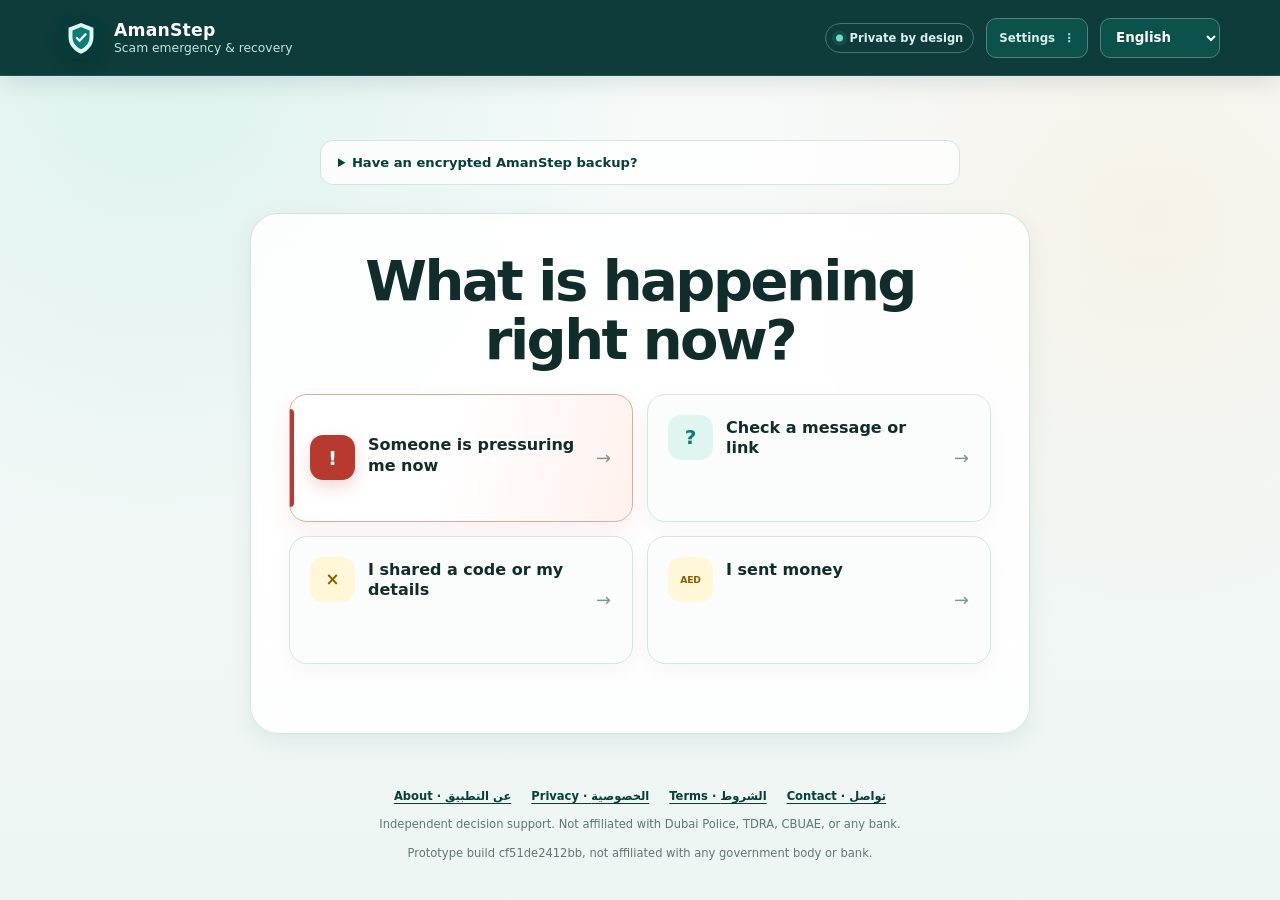
==== commit 34dbe80c: "build cf51de2412bb 2026-11-25" ====
--- a/index.html
+++ b/index.html
@@ -10,7 +10,7 @@
     <meta http-equiv="Content-Security-Policy" content="default-src 'self'; style-src 'self'; script-src 'self' 'wasm-unsafe-eval'; img-src 'self' data:; connect-src 'self' https://huggingface.co https://*.huggingface.co https://*.hf.co https://*.xethub.hf.co https://raw.githubusercontent.com; object-src 'none'; base-uri 'none'; form-action 'self'" />
     <link rel="manifest" href="manifest.webmanifest" />
     <link rel="icon" href="icon.svg" type="image/svg+xml" />
-    <link rel="stylesheet" href="styles.css?v=30" />
+    <link rel="stylesheet" href="styles.css?v=34" />
     <title>AmanStep — UAE Scam Emergency &amp; Recovery Agent</title>
   </head>
   <body>
@@ -52,6 +52,26 @@
           </div>
           <button id="resume-case-button" type="button" class="primary" data-i18n="resumeAction">Continue plan</button>
         </section>
+        <section id="vault-resume" class="resume-case vault-resume" aria-labelledby="vault-resume-title" hidden>
+          <div>
+            <h2 id="vault-resume-title" data-i18n="vaultResumeTitle">Open your encrypted saved case</h2>
+            <p><span data-i18n="vaultResumeBody">Enter the passphrase you created. It never leaves this device.</span> <span id="vault-home-expiry"></span></p>
+            <form id="vault-unlock-form" class="vault-inline-form">
+              <label for="vault-unlock-passphrase" data-i18n="vaultPassphraseLabel">Case passphrase</label>
+              <input id="vault-unlock-passphrase" type="password" minlength="12" maxlength="128" autocomplete="current-password" required />
+              <button type="submit" class="primary" data-i18n="vaultUnlock">Open saved case</button>
+            </form>
+            <p id="vault-home-status" class="status" role="status" aria-live="polite"></p>
+          </div>
+          <button id="vault-home-delete" type="button" class="secondary danger-outline" data-i18n="vaultDelete">Delete saved case</button>
+        </section>
+        <details class="vault-import">
+          <summary data-i18n="vaultImportTitle">Have an encrypted AmanStep backup?</summary>
+          <p data-i18n="vaultImportBody">Importing stores only the encrypted package. You still need its passphrase to open it.</p>
+          <label for="vault-import-file" class="secondary file-button" data-i18n="vaultImport">Choose encrypted backup</label>
+          <input id="vault-import-file" type="file" accept="application/json,.json" />
+          <p id="vault-import-status" class="status" role="status" aria-live="polite"></p>
+        </details>
         <section class="journey-panel home-choice-panel" aria-labelledby="journey-heading">
           <h1 id="journey-heading" data-i18n="heroTitle">What is happening right now?</h1>
           <div class="journey-grid">
@@ -86,6 +106,16 @@
           </div>
           <p id="home-status" class="status" role="status" aria-live="polite"></p>
         </section>
+        <section id="agent-intake-home" class="agent-intake-home" aria-labelledby="agent-intake-home-title" hidden>
+          <h2 id="agent-intake-home-title" data-i18n="agentStartTitle">Tell AmanStep what happened</h2>
+          <p data-i18n="agentStartBody">Review the exact text before choosing to send it. Avoid entering security codes, passwords or account numbers.</p>
+          <form id="agent-intake-home-form" class="agent-intake-home-form">
+            <label for="agent-intake-home-text" data-i18n="agentStartLabel">What happened?</label>
+            <textarea id="agent-intake-home-text" rows="4" maxlength="4000" autocomplete="off" required data-i18n-placeholder="agentStartPlaceholder" placeholder="For example: I sent money after someone claiming to be my bank called me..."></textarea>
+            <button type="submit" class="primary" data-i18n="agentStartReview">Review before sending</button>
+          </form>
+          <p id="agent-intake-home-status" class="status" role="status" aria-live="polite"></p>
+        </section>
       </section>
 
       <section id="case-view" class="case-view" hidden>
@@ -231,9 +261,27 @@
             <div id="followup-list" class="followup-list"></div>
           </section>
 
+          <section id="vault-section" class="flow-section vault-section" data-section="09">
+            <div class="section-heading">
+              <h2 data-i18n="vaultHeading">Save and return later</h2>
+              <p data-i18n="vaultBody">Optional: encrypt this structured case on this device for 30 days. The passphrase and key are never stored, and AmanStep cannot recover them.</p>
+            </div>
+            <form id="vault-save-form" class="vault-form">
+              <label for="vault-passphrase"><span data-i18n="vaultNewPassphrase">Create a passphrase (at least 12 characters)</span><input id="vault-passphrase" type="password" minlength="12" maxlength="128" autocomplete="new-password" required /></label>
+              <label for="vault-passphrase-confirm"><span data-i18n="vaultConfirmPassphrase">Confirm the passphrase</span><input id="vault-passphrase-confirm" type="password" minlength="12" maxlength="128" autocomplete="new-password" required /></label>
+              <button type="submit" class="primary" data-i18n="vaultSave">Encrypt and save for 30 days</button>
+            </form>
+            <div id="vault-saved-actions" class="vault-saved-actions" hidden>
+              <p id="vault-case-expiry"></p>
+              <button id="vault-export" type="button" class="secondary" data-i18n="vaultExport">Download encrypted backup</button>
+              <button id="vault-case-delete" type="button" class="secondary danger-outline" data-i18n="vaultDelete">Delete saved case</button>
+            </div>
+            <p id="vault-status" class="status" role="status" aria-live="polite"></p>
+          </section>
+
           <div class="case-privacy">
             <strong data-i18n="casePrivacyTitle">What AmanStep stores for this prototype</strong>
-            <p data-i18n="casePrivacyBody">Structured case tasks stay on this device for up to four hours; the raw message is never added. Optional follow-ups store only a closed reminder kind, task id and time until dismissed or turned off. Nothing is reported or sent automatically.</p>
+            <p data-i18n="casePrivacyBody">Structured case tasks stay on this device for up to four hours; the raw message is never added. Only if you choose encrypted save, an encrypted structured copy remains on this device for up to 30 days. Its passphrase and key are not stored or recoverable by AmanStep. Optional follow-ups store only a closed reminder kind, task id and time until dismissed or turned off. Nothing is reported or sent automatically.</p>
           </div>
         </div>
       </section>
@@ -283,7 +331,7 @@
         <a href="contact.html" data-i18n="contactLink">Contact · تواصل</a>
       </nav>
       <p data-i18n="footer">Independent decision support. Not affiliated with Dubai Police, TDRA, CBUAE, or any bank.</p>
-      <p class="build-stamp">Prototype build b85a5be0737b, not affiliated with any government body or bank.</p>
+      <p class="build-stamp">Prototype build cf51de2412bb, not affiliated with any government body or bank.</p>
     </footer>
     <template id="shared-payload"></template>
     <dialog id="money-dialog" class="choice-dialog">
@@ -308,11 +356,41 @@
         <button type="button" class="choice-button" data-exposure-type="apk_installed" data-intake-exposure="unknown_app" data-i18n="appChoice">Unknown app or APK</button>
       </form>
     </dialog>
+    <dialog id="bank-outcome-dialog" class="choice-dialog">
+      <form id="bank-outcome-form">
+        <button class="dialog-close" type="button" aria-label="Close" data-close-dialog>×</button>
+        <h2 data-i18n="bankOutcomeTitle">What happened when you contacted the bank?</h2>
+        <p data-i18n="bankOutcomeBody">Record the real result. The bank step is completed only if you reached the bank.</p>
+        <fieldset class="outcome-choices">
+          <legend class="sr-only" data-i18n="bankOutcomeTitle">What happened when you contacted the bank?</legend>
+          <label><input type="radio" name="bank-outcome" value="reached" required /> <span data-i18n="bankReached">I reached the bank</span></label>
+          <label><input type="radio" name="bank-outcome" value="pending" /> <span data-i18n="bankPending">I am waiting for the bank</span></label>
+          <label><input type="radio" name="bank-outcome" value="unable" /> <span data-i18n="bankUnable">I could not reach the bank</span></label>
+        </fieldset>
+        <label class="outcome-reference">
+          <span data-i18n="bankReferenceLabel">Bank case or call reference (optional)</span>
+          <input id="bank-outcome-reference" type="text" maxlength="80" autocomplete="off" data-i18n-placeholder="bankReferencePlaceholder" />
+        </label>
+        <p id="bank-outcome-status" class="status" role="status" aria-live="polite"></p>
+        <button type="submit" class="primary" data-i18n="saveBankOutcome">Save bank outcome</button>
+      </form>
+    </dialog>
+    <dialog id="vault-delete-dialog" class="choice-dialog">
+      <form method="dialog">
+        <button class="dialog-close" value="cancel" aria-label="Close">×</button>
+        <h2 data-i18n="vaultDeleteTitle">Delete this case from this device?</h2>
+        <p data-i18n="vaultDeleteBody">This removes both the encrypted saved case and the temporary working copy. AmanStep cannot restore them.</p>
+        <div class="dialog-actions">
+          <button value="cancel" class="secondary" data-i18n="vaultCancelDelete">Keep case</button>
+          <button id="vault-confirm-delete" value="confirm" class="primary danger-button" data-i18n="vaultConfirmDelete">Delete permanently</button>
+        </div>
+      </form>
+    </dialog>
     <script src="runtime-policies.js" defer></script>
     <script src="engine/paths.js?v=1" defer></script>
     <script src="engine/bundle.js?v=3" defer></script>
     <script src="engine/risk.js?v=1" defer></script>
-    <script src="engine/case.js?v=2" defer></script>
+    <script src="engine/case.js?v=6" defer></script>
     <script src="engine/safety.js?v=1" defer></script>
     <script src="engine/agent.js?v=1" defer></script>
     <script src="engine/trace.js?v=1" defer></script>
@@ -321,9 +399,10 @@
     <script src="engine/intake.js?v=1" defer></script>
     <script src="engine/qwen.js?v=2" defer></script>
     <script src="engine/redact.js?v=1" defer></script>
-    <script src="engine/ask.js?v=1" defer></script>
+    <script src="engine/ask.js?v=2" defer></script>
     <script src="engine/trusted-store.js?v=1" defer></script>
     <script src="engine/followups.js?v=1" defer></script>
-    <script src="app.js?v=36" defer></script>
+    <script src="engine/vault.js?v=3" defer></script>
+    <script src="app.js?v=45" defer></script>
   </body>
 </html>
--- a/styles.css
+++ b/styles.css
@@ -212,6 +212,15 @@
 .resume-case h2 { margin: 0 0 4px; font-size: 1.05rem; }
 .resume-case p { margin: 0; color: var(--muted); font-size: .82rem; line-height: 1.5; }
 .resume-case .primary { flex: 0 0 auto; }
+.vault-resume { align-items: flex-end; }
+.vault-inline-form { grid-template-columns: minmax(220px, 1fr) auto; align-items: end; margin-top: 12px; }
+.vault-inline-form label { grid-column: 1; }
+.vault-inline-form .primary { grid-column: 2; grid-row: 1; align-self: end; }
+.vault-import { width: min(640px, 100%); margin: -10px auto 28px; padding: 14px 17px; background: rgba(255, 255, 255, .8); border: 1px solid var(--line); border-radius: 13px; }
+.vault-import summary { color: var(--deep); font-size: .82rem; font-weight: 850; cursor: pointer; }
+.vault-import p { color: var(--muted); font-size: .78rem; line-height: 1.55; }
+.vault-import input[type="file"] { position: absolute; width: 1px; height: 1px; overflow: hidden; opacity: 0; pointer-events: none; }
+.file-button { width: fit-content; cursor: pointer; }
 .home-intro {
   display: grid;
   grid-template-columns: minmax(0, 1.08fr) minmax(340px, .82fr);
@@ -295,6 +304,19 @@
 
 .journey-panel { padding: clamp(22px, 4vw, 38px); background: rgba(255, 255, 255, .88); border: 1px solid rgba(205, 225, 220, .88); border-radius: var(--radius-lg); box-shadow: var(--shadow-sm); backdrop-filter: blur(12px); }
 .home-choice-panel { width: min(780px, 100%); margin: 0 auto; }
+.agent-intake-home {
+  width: min(780px, 100%);
+  margin: 20px auto 0;
+  padding: clamp(20px, 4vw, 32px);
+  border: 1px solid #8bcfc5;
+  border-radius: 24px;
+  background: linear-gradient(135deg, #f4fffc 0%, #e7f8f4 100%);
+  box-shadow: 0 18px 48px rgb(7 59 58 / 10%);
+}
+.agent-intake-home h2 { margin: 0 0 8px; }
+.agent-intake-home-form { display: grid; gap: 10px; margin-top: 18px; }
+.agent-intake-home-form textarea { min-height: 132px; resize: vertical; }
+.agent-intake-home-form .primary { justify-self: start; }
 .home-choice-panel > h1 { max-width: 680px; margin: 0 auto 24px; font-size: clamp(2rem, 5vw, 3.5rem); line-height: 1.05; letter-spacing: -.045em; text-align: center; }
 [dir="rtl"] .home-choice-panel > h1 { letter-spacing: -.02em; line-height: 1.15; }
 .journey-heading { display: flex; align-items: end; justify-content: space-between; gap: 28px; margin-bottom: 21px; }
@@ -434,6 +456,16 @@
 .secondary:hover { background: var(--mint-soft); border-color: var(--teal); }
 .primary:active, .secondary:active { transform: translateY(1px); }
 .small { min-height: 39px; padding: 7px 11px; font-size: .76rem; }
+.danger-outline { color: var(--danger-dark); border-color: #d9a49f; }
+.danger-outline:hover { color: var(--danger-dark); background: var(--danger-bg); border-color: var(--danger); }
+.danger-button { background: var(--danger); border-color: var(--danger); }
+.danger-button:hover { background: var(--danger-dark); border-color: var(--danger-dark); }
+.dialog-actions { display: flex; flex-wrap: wrap; gap: 9px; }
+.vault-section { background: linear-gradient(180deg, #f4fbf9, #fff); }
+.vault-form { max-width: 700px; grid-template-columns: repeat(2, minmax(0, 1fr)); }
+.vault-form .primary { grid-column: 1 / -1; justify-self: start; }
+.vault-saved-actions { display: flex; flex-wrap: wrap; align-items: center; gap: 10px; margin-top: 20px; padding: 16px; background: var(--mint-soft); border: 1px solid #b9ddd6; border-radius: var(--radius-sm); }
+.vault-saved-actions p { flex: 1 1 100%; margin: 0; color: var(--ink-soft); font-size: .82rem; font-weight: 800; }
 
 .analysis-section { background: linear-gradient(180deg, #f9fdfc, #fff); }
 .analysis-section form { max-width: 780px; }
@@ -569,6 +601,12 @@
 .dialog-close { position: absolute; top: 15px; inset-inline-end: 15px; width: 36px; height: 36px; color: var(--muted); background: #eef5f3; border: 0; border-radius: 50%; font-size: 1.2rem; }
 .choice-button { min-height: 52px; padding: 12px 14px; color: var(--ink); text-align: start; background: white; border: 1px solid #a7c2be; border-radius: 11px; font-weight: 800; }
 .choice-button:hover { background: var(--mint); border-color: var(--teal); }
+.outcome-choices { display: grid; gap: 9px; margin: 0 0 18px; padding: 0; border: 0; }
+.outcome-choices label { display: flex; align-items: center; gap: 10px; min-height: 48px; padding: 10px 12px; border: 1px solid #a7c2be; border-radius: 11px; font-weight: 800; cursor: pointer; }
+.outcome-choices label:has(input:checked) { background: var(--mint); border-color: var(--teal); }
+.outcome-choices input { width: 20px; height: 20px; margin: 0; accent-color: var(--teal); }
+.outcome-reference { display: grid; gap: 7px; margin-bottom: 12px; font-weight: 800; }
+.task-outcome { display: inline-block; margin: 8px 0 0 !important; padding: 7px 10px; color: #194f49 !important; background: #e5f5f1; border-radius: 8px; font-size: .82rem; }
 
 .trusted-contact-view { width: min(720px, 100%); margin: 36px auto 54px; }
 .contact-shell { padding: clamp(25px, 6vw, 50px); background: white; border: 1px solid var(--line); border-radius: 23px; box-shadow: var(--shadow); }
@@ -624,6 +662,9 @@
   main { width: min(100% - 20px, 1160px); }
   .home-view { padding-top: 32px; }
   .resume-case { align-items: stretch; flex-direction: column; }
+  .vault-inline-form, .vault-form { grid-template-columns: 1fr; }
+  .vault-inline-form label, .vault-inline-form .primary, .vault-form .primary { grid-column: 1; grid-row: auto; width: 100%; }
+  .vault-saved-actions .secondary { width: 100%; }
   .hero h1 { font-size: clamp(2.55rem, 13vw, 4rem); }
   .agent-preview { display: none; }
   .journey-panel { padding: 20px 14px 14px; border-radius: 22px; }
@@ -727,6 +768,16 @@
 .ask-override { margin: 0; padding: 14px 16px; color: var(--danger-dark); background: var(--danger-bg); border-radius: var(--radius-sm); }
 .ask-question { padding: 14px 16px; background: white; border: 1px solid var(--line); border-radius: var(--radius-sm); }
 .ask-question p { margin: 0 0 10px; }
+.ask-facts { display: grid; gap: 12px; padding: 16px; background: white; border: 1px solid var(--line); border-radius: var(--radius-sm); }
+.ask-facts h3, .ask-facts p { margin: 0; }
+.ask-facts > p { color: var(--muted); font-size: .86rem; line-height: 1.5; }
+.ask-facts.is-confirmed { border-color: #7ab9ad; background: #eef9f6; }
+.ask-fact-list { display: grid; gap: 9px; }
+.ask-fact-row { display: grid; grid-template-columns: minmax(0, 1fr) minmax(160px, .9fr); gap: 12px; align-items: center; padding: 11px 12px; background: #f7fbfa; border: 1px solid #d4e5e1; border-radius: 10px; }
+.ask-fact-row > span { display: grid; gap: 3px; }
+.ask-fact-row small { color: var(--muted); font-size: .72rem; font-weight: 600; }
+.ask-fact-row select { width: 100%; min-width: 0; }
+@media (max-width: 520px) { .ask-fact-row { grid-template-columns: 1fr; } }
 .ask-did { padding: 14px 16px; background: white; border: 1px solid var(--line); border-radius: var(--radius-sm); }
 .ask-did h3 { margin: 0 0 10px; font-size: .95rem; color: var(--deep); }
 .ask-did ol { display: grid; gap: 8px; margin: 0; padding: 0; list-style: none; }
